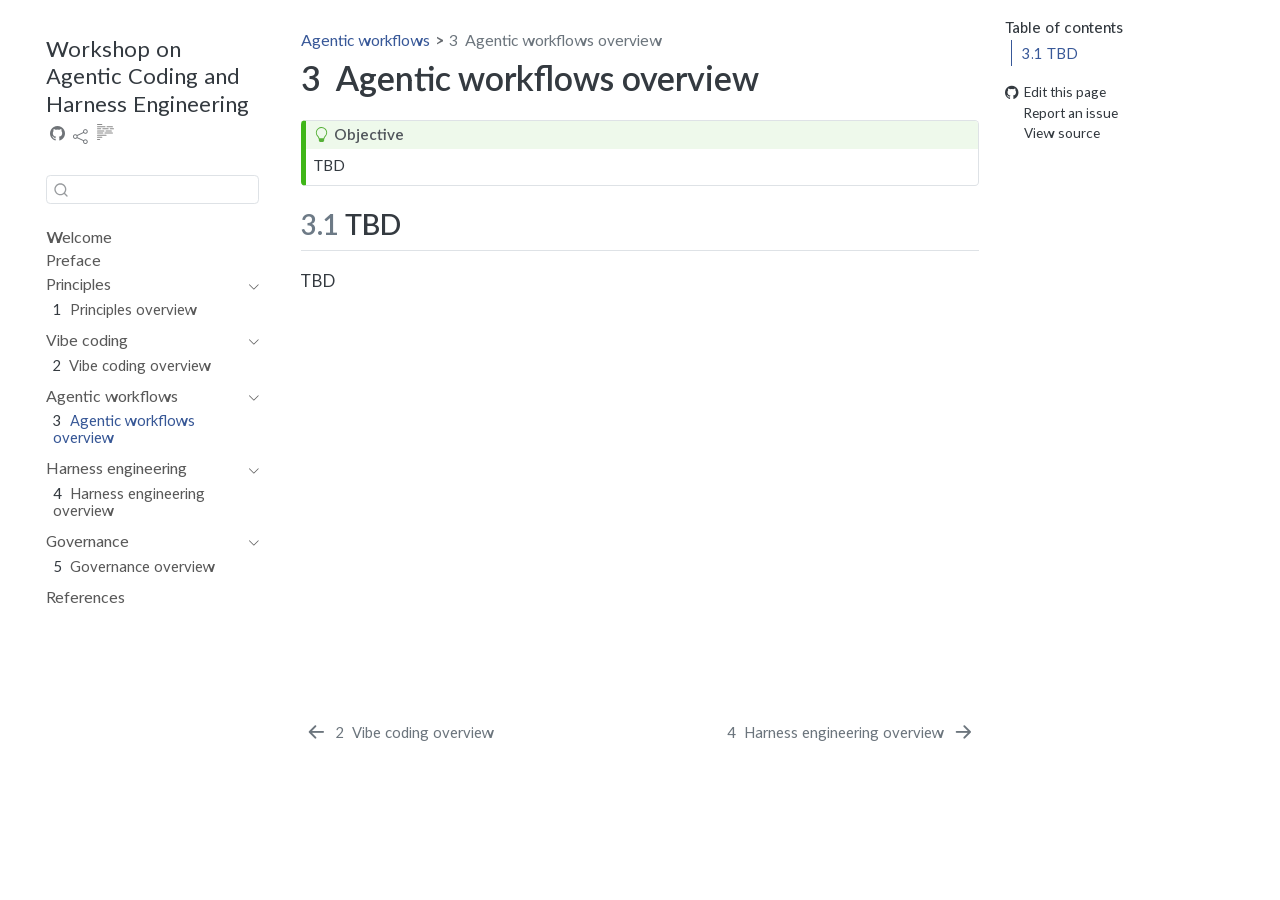
==== agentic-workflow-overview.html @ 42aa20bf "Built site for gh-pages" ====
<!DOCTYPE html>
<html xmlns="http://www.w3.org/1999/xhtml" lang="en" xml:lang="en"><head>

<meta charset="utf-8">
<meta name="generator" content="quarto-1.9.37">

<meta name="viewport" content="width=device-width, initial-scale=1.0, user-scalable=yes">

<meta name="description" content="A beginner-friendly workshop on vibe coding, agentic workflows, and harness engineering. Build a self-validating loop that turns research intent into regulatory-compliant statistical reality and become an AI-native professional at the new frontier of statistical computing.">

<title>3&nbsp; Agentic workflows overview – Workshop on Agentic Coding and Harness Engineering</title>
<style>
/* Default styles provided by pandoc.
** See https://pandoc.org/MANUAL.html#variables-for-html for config info.
*/
code{white-space: pre-wrap;}
span.smallcaps{font-variant: small-caps;}
div.columns{display: flex; gap: min(4vw, 1.5em);}
div.column{flex: auto; overflow-x: auto;}
div.hanging-indent{margin-left: 1.5em; text-indent: -1.5em;}
ul.task-list{list-style: none;}
ul.task-list li input[type="checkbox"] {
  width: 0.8em;
  margin: 0 0.8em 0.2em -1em; /* quarto-specific, see https://github.com/quarto-dev/quarto-cli/issues/4556 */ 
  vertical-align: middle;
}
</style>


<script src="site_libs/quarto-nav/quarto-nav.js"></script>
<script src="site_libs/quarto-nav/headroom.min.js"></script>
<script src="site_libs/clipboard/clipboard.min.js"></script>
<script src="site_libs/quarto-search/autocomplete.umd.js"></script>
<script src="site_libs/quarto-search/fuse.min.js"></script>
<script src="site_libs/quarto-search/quarto-search.js"></script>
<meta name="quarto:offset" content="./">
<link href="./harness-engineering-overview.html" rel="next">
<link href="./vibe-coding-overview.html" rel="prev">
<link href="./assets/favicon.png" rel="icon" type="image/png">
<script src="site_libs/quarto-html/quarto.js" type="module"></script>
<script src="site_libs/quarto-html/tabsets/tabsets.js" type="module"></script>
<script src="site_libs/quarto-html/popper.min.js"></script>
<script src="site_libs/quarto-html/tippy.umd.min.js"></script>
<script src="site_libs/quarto-html/anchor.min.js"></script>
<link href="site_libs/quarto-html/tippy.css" rel="stylesheet">
<link href="site_libs/quarto-html/quarto-syntax-highlighting-7f8f88aac4f3542376d5c11b86a4c14d.css" rel="stylesheet" id="quarto-text-highlighting-styles">
<script src="site_libs/bootstrap/bootstrap.min.js"></script>
<link href="site_libs/bootstrap/bootstrap-icons.css" rel="stylesheet">
<link href="site_libs/bootstrap/bootstrap-63c4f15bc9b3c66788c5775b13d27d2d.min.css" rel="stylesheet" append-hash="true" id="quarto-bootstrap" data-mode="light">
<script id="quarto-search-options" type="application/json">{
  "location": "sidebar",
  "copy-button": false,
  "collapse-after": 3,
  "panel-placement": "start",
  "type": "textbox",
  "limit": 50,
  "keyboard-shortcut": [
    "f",
    "/",
    "s"
  ],
  "show-item-context": false,
  "language": {
    "search-no-results-text": "No results",
    "search-matching-documents-text": "matching documents",
    "search-copy-link-title": "Copy link to search",
    "search-hide-matches-text": "Hide additional matches",
    "search-more-match-text": "more match in this document",
    "search-more-matches-text": "more matches in this document",
    "search-clear-button-title": "Clear",
    "search-text-placeholder": "",
    "search-detached-cancel-button-title": "Cancel",
    "search-submit-button-title": "Submit",
    "search-label": "Search"
  }
}</script>


<meta property="og:title" content="3&nbsp; Agentic workflows overview – Workshop on Agentic Coding and Harness Engineering">
<meta property="og:description" content="A beginner-friendly workshop on vibe coding, agentic workflows, and harness engineering. Build a self-validating loop that turns research intent into regulatory-compliant statistical reality and become an AI-native professional at the new frontier of statistical computing.">
<meta property="og:image" content="https://bbsw-org.github.io/agent-coding-workshop/assets/preview.png">
<meta property="og:site_name" content="Workshop on Agentic Coding and Harness Engineering">
<meta property="og:image:height" content="640">
<meta property="og:image:width" content="1280">
<meta name="twitter:title" content="3&nbsp; Agentic workflows overview – Workshop on Agentic Coding and Harness Engineering">
<meta name="twitter:description" content="A beginner-friendly workshop on vibe coding, agentic workflows, and harness engineering. Build a self-validating loop that turns research intent into regulatory-compliant statistical reality and become an AI-native professional at the new frontier of statistical computing.">
<meta name="twitter:image" content="https://bbsw-org.github.io/agent-coding-workshop/assets/preview.png">
<meta name="twitter:card" content="summary_large_image">
<meta name="twitter:image-height" content="640">
<meta name="twitter:image-width" content="1280">
</head>

<body class="nav-sidebar floating quarto-light">

<div id="quarto-search-results"></div>
  <header id="quarto-header" class="headroom fixed-top">
  <nav class="quarto-secondary-nav">
    <div class="container-fluid d-flex">
      <button type="button" class="quarto-btn-toggle btn" data-bs-toggle="collapse" role="button" data-bs-target=".quarto-sidebar-collapse-item" aria-controls="quarto-sidebar" aria-expanded="false" aria-label="Toggle sidebar navigation" onclick="if (window.quartoToggleHeadroom) { window.quartoToggleHeadroom(); }">
        <i class="bi bi-layout-text-sidebar-reverse"></i>
      </button>
        <nav class="quarto-page-breadcrumbs" aria-label="breadcrumb"><ol class="breadcrumb"><li class="breadcrumb-item"><a href="./agentic-workflow-overview.html">Agentic workflows</a></li><li class="breadcrumb-item"><a href="./agentic-workflow-overview.html"><span class="chapter-number">3</span>&nbsp; <span class="chapter-title">Agentic workflows overview</span></a></li></ol></nav>
        <a class="flex-grow-1" role="navigation" data-bs-toggle="collapse" data-bs-target=".quarto-sidebar-collapse-item" aria-controls="quarto-sidebar" aria-expanded="false" aria-label="Toggle sidebar navigation" onclick="if (window.quartoToggleHeadroom) { window.quartoToggleHeadroom(); }">      
        </a>
      <button type="button" class="btn quarto-search-button" aria-label="Search" onclick="window.quartoOpenSearch();">
        <i class="bi bi-search"></i>
      </button>
    </div>
  </nav>
</header>
<!-- content -->
<div id="quarto-content" class="quarto-container page-columns page-rows-contents page-layout-article">
<!-- sidebar -->
  <nav id="quarto-sidebar" class="sidebar collapse collapse-horizontal quarto-sidebar-collapse-item sidebar-navigation floating overflow-auto">
    <div class="pt-lg-2 mt-2 text-left sidebar-header">
    <div class="sidebar-title mb-0 py-0">
      <a href="./">Workshop on Agentic Coding and Harness Engineering</a> 
        <div class="sidebar-tools-main tools-wide">
    <a href="https://github.com/BBSW-org/agentic-coding-workshop" title="Source Code" class="quarto-navigation-tool px-1" aria-label="Source Code"><i class="bi bi-github"></i></a>
    <div class="dropdown">
      <a href="" title="Share" id="quarto-navigation-tool-dropdown-0" class="quarto-navigation-tool dropdown-toggle px-1" data-bs-toggle="dropdown" aria-expanded="false" role="link" aria-label="Share"><i class="bi bi-share"></i></a>
      <ul class="dropdown-menu" aria-labelledby="quarto-navigation-tool-dropdown-0">
          <li>
            <a class="dropdown-item sidebar-tools-main-item" href="https://twitter.com/intent/tweet?url=|url|">
              <i class="bi bi-twitter pe-1"></i>
            Twitter
            </a>
          </li>
          <li>
            <a class="dropdown-item sidebar-tools-main-item" href="https://www.linkedin.com/sharing/share-offsite/?url=|url|">
              <i class="bi bi-linkedin pe-1"></i>
            LinkedIn
            </a>
          </li>
      </ul>
    </div>
  <a href="" class="quarto-reader-toggle quarto-navigation-tool px-1" onclick="window.quartoToggleReader(); return false;" title="Toggle reader mode">
  <div class="quarto-reader-toggle-btn">
  <i class="bi"></i>
  </div>
</a>
</div>
    </div>
      </div>
        <div class="mt-2 flex-shrink-0 align-items-center">
        <div class="sidebar-search">
        <div id="quarto-search" class="" title="Search"></div>
        </div>
        </div>
    <div class="sidebar-menu-container"> 
    <ul class="list-unstyled mt-1">
        <li class="sidebar-item">
  <div class="sidebar-item-container"> 
  <a href="./index.html" class="sidebar-item-text sidebar-link">
 <span class="menu-text">Welcome</span></a>
  </div>
</li>
        <li class="sidebar-item">
  <div class="sidebar-item-container"> 
  <a href="./preface.html" class="sidebar-item-text sidebar-link">
 <span class="menu-text">Preface</span></a>
  </div>
</li>
        <li class="sidebar-item sidebar-item-section">
      <div class="sidebar-item-container"> 
            <a class="sidebar-item-text sidebar-link text-start" data-bs-toggle="collapse" data-bs-target="#quarto-sidebar-section-1" role="navigation" aria-expanded="true">
 <span class="menu-text">Principles</span></a>
          <a class="sidebar-item-toggle text-start" data-bs-toggle="collapse" data-bs-target="#quarto-sidebar-section-1" role="navigation" aria-expanded="true" aria-label="Toggle section">
            <i class="bi bi-chevron-right ms-2"></i>
          </a> 
      </div>
      <ul id="quarto-sidebar-section-1" class="collapse list-unstyled sidebar-section depth1 show">  
          <li class="sidebar-item">
  <div class="sidebar-item-container"> 
  <a href="./principle-overview.html" class="sidebar-item-text sidebar-link">
 <span class="menu-text"><span class="chapter-number">1</span>&nbsp; <span class="chapter-title">Principles overview</span></span></a>
  </div>
</li>
      </ul>
  </li>
        <li class="sidebar-item sidebar-item-section">
      <div class="sidebar-item-container"> 
            <a class="sidebar-item-text sidebar-link text-start" data-bs-toggle="collapse" data-bs-target="#quarto-sidebar-section-2" role="navigation" aria-expanded="true">
 <span class="menu-text">Vibe coding</span></a>
          <a class="sidebar-item-toggle text-start" data-bs-toggle="collapse" data-bs-target="#quarto-sidebar-section-2" role="navigation" aria-expanded="true" aria-label="Toggle section">
            <i class="bi bi-chevron-right ms-2"></i>
          </a> 
      </div>
      <ul id="quarto-sidebar-section-2" class="collapse list-unstyled sidebar-section depth1 show">  
          <li class="sidebar-item">
  <div class="sidebar-item-container"> 
  <a href="./vibe-coding-overview.html" class="sidebar-item-text sidebar-link">
 <span class="menu-text"><span class="chapter-number">2</span>&nbsp; <span class="chapter-title">Vibe coding overview</span></span></a>
  </div>
</li>
      </ul>
  </li>
        <li class="sidebar-item sidebar-item-section">
      <div class="sidebar-item-container"> 
            <a class="sidebar-item-text sidebar-link text-start" data-bs-toggle="collapse" data-bs-target="#quarto-sidebar-section-3" role="navigation" aria-expanded="true">
 <span class="menu-text">Agentic workflows</span></a>
          <a class="sidebar-item-toggle text-start" data-bs-toggle="collapse" data-bs-target="#quarto-sidebar-section-3" role="navigation" aria-expanded="true" aria-label="Toggle section">
            <i class="bi bi-chevron-right ms-2"></i>
          </a> 
      </div>
      <ul id="quarto-sidebar-section-3" class="collapse list-unstyled sidebar-section depth1 show">  
          <li class="sidebar-item">
  <div class="sidebar-item-container"> 
  <a href="./agentic-workflow-overview.html" class="sidebar-item-text sidebar-link active">
 <span class="menu-text"><span class="chapter-number">3</span>&nbsp; <span class="chapter-title">Agentic workflows overview</span></span></a>
  </div>
</li>
      </ul>
  </li>
        <li class="sidebar-item sidebar-item-section">
      <div class="sidebar-item-container"> 
            <a class="sidebar-item-text sidebar-link text-start" data-bs-toggle="collapse" data-bs-target="#quarto-sidebar-section-4" role="navigation" aria-expanded="true">
 <span class="menu-text">Harness engineering</span></a>
          <a class="sidebar-item-toggle text-start" data-bs-toggle="collapse" data-bs-target="#quarto-sidebar-section-4" role="navigation" aria-expanded="true" aria-label="Toggle section">
            <i class="bi bi-chevron-right ms-2"></i>
          </a> 
      </div>
      <ul id="quarto-sidebar-section-4" class="collapse list-unstyled sidebar-section depth1 show">  
          <li class="sidebar-item">
  <div class="sidebar-item-container"> 
  <a href="./harness-engineering-overview.html" class="sidebar-item-text sidebar-link">
 <span class="menu-text"><span class="chapter-number">4</span>&nbsp; <span class="chapter-title">Harness engineering overview</span></span></a>
  </div>
</li>
      </ul>
  </li>
        <li class="sidebar-item sidebar-item-section">
      <div class="sidebar-item-container"> 
            <a class="sidebar-item-text sidebar-link text-start" data-bs-toggle="collapse" data-bs-target="#quarto-sidebar-section-5" role="navigation" aria-expanded="true">
 <span class="menu-text">Governance</span></a>
          <a class="sidebar-item-toggle text-start" data-bs-toggle="collapse" data-bs-target="#quarto-sidebar-section-5" role="navigation" aria-expanded="true" aria-label="Toggle section">
            <i class="bi bi-chevron-right ms-2"></i>
          </a> 
      </div>
      <ul id="quarto-sidebar-section-5" class="collapse list-unstyled sidebar-section depth1 show">  
          <li class="sidebar-item">
  <div class="sidebar-item-container"> 
  <a href="./governance-overview.html" class="sidebar-item-text sidebar-link">
 <span class="menu-text"><span class="chapter-number">5</span>&nbsp; <span class="chapter-title">Governance overview</span></span></a>
  </div>
</li>
      </ul>
  </li>
        <li class="sidebar-item">
  <div class="sidebar-item-container"> 
  <a href="./references.html" class="sidebar-item-text sidebar-link">
 <span class="menu-text">References</span></a>
  </div>
</li>
    </ul>
    </div>
</nav>
<div id="quarto-sidebar-glass" class="quarto-sidebar-collapse-item" data-bs-toggle="collapse" data-bs-target=".quarto-sidebar-collapse-item"></div>
<!-- margin-sidebar -->
    <div id="quarto-margin-sidebar" class="sidebar margin-sidebar">
        <nav id="TOC" role="doc-toc" class="toc-active">
    <h2 id="toc-title">Table of contents</h2>
   
  <ul>
  <li><a href="#tbd" id="toc-tbd" class="nav-link active" data-scroll-target="#tbd"><span class="header-section-number">3.1</span> TBD</a></li>
  </ul>
<div class="toc-actions"><ul><li><a href="https://github.com/BBSW-org/agentic-coding-workshop/edit/main/agentic-workflow-overview.qmd" class="toc-action"><i class="bi bi-github"></i>Edit this page</a></li><li><a href="https://github.com/BBSW-org/agentic-coding-workshop/issues/new" class="toc-action"><i class="bi empty"></i>Report an issue</a></li><li><a href="https://github.com/BBSW-org/agentic-coding-workshop/blob/main/agentic-workflow-overview.qmd" class="toc-action"><i class="bi empty"></i>View source</a></li></ul></div></nav>
    </div>
<!-- main -->
<main class="content" id="quarto-document-content">

<header id="title-block-header" class="quarto-title-block default"><nav class="quarto-page-breadcrumbs quarto-title-breadcrumbs d-none d-lg-block" aria-label="breadcrumb"><ol class="breadcrumb"><li class="breadcrumb-item"><a href="./agentic-workflow-overview.html">Agentic workflows</a></li><li class="breadcrumb-item"><a href="./agentic-workflow-overview.html"><span class="chapter-number">3</span>&nbsp; <span class="chapter-title">Agentic workflows overview</span></a></li></ol></nav>
<div class="quarto-title">
<h1 class="title"><span id="sec-agentic-workflow-overview" class="quarto-section-identifier"><span class="chapter-number">3</span>&nbsp; <span class="chapter-title">Agentic workflows overview</span></span></h1>
</div>



<div class="quarto-title-meta">

    
  
    
  </div>
  


</header>


<div class="callout callout-style-default callout-tip callout-titled">
<div class="callout-header d-flex align-content-center">
<div class="callout-icon-container">
<i class="callout-icon"></i>
</div>
<div class="callout-title-container flex-fill">
<span class="screen-reader-only">Tip</span>Objective
</div>
</div>
<div class="callout-body-container callout-body">
<p>TBD</p>
</div>
</div>
<section id="tbd" class="level2" data-number="3.1">
<h2 data-number="3.1" class="anchored" data-anchor-id="tbd"><span class="header-section-number">3.1</span> TBD</h2>
<p>TBD</p>


</section>

</main> <!-- /main -->
<script id="quarto-html-after-body" type="application/javascript">
  window.document.addEventListener("DOMContentLoaded", function (event) {
    const icon = "";
    const anchorJS = new window.AnchorJS();
    anchorJS.options = {
      placement: 'right',
      icon: icon
    };
    anchorJS.add('.anchored');
    const isCodeAnnotation = (el) => {
      for (const clz of el.classList) {
        if (clz.startsWith('code-annotation-')) {                     
          return true;
        }
      }
      return false;
    }
    const onCopySuccess = function(e) {
      // button target
      const button = e.trigger;
      // don't keep focus
      button.blur();
      // flash "checked"
      button.classList.add('code-copy-button-checked');
      var currentTitle = button.getAttribute("title");
      button.setAttribute("title", "Copied!");
      let tooltip;
      if (window.bootstrap) {
        button.setAttribute("data-bs-toggle", "tooltip");
        button.setAttribute("data-bs-placement", "left");
        button.setAttribute("data-bs-title", "Copied!");
        tooltip = new bootstrap.Tooltip(button, 
          { trigger: "manual", 
            customClass: "code-copy-button-tooltip",
            offset: [0, -8]});
        tooltip.show();    
      }
      setTimeout(function() {
        if (tooltip) {
          tooltip.hide();
          button.removeAttribute("data-bs-title");
          button.removeAttribute("data-bs-toggle");
          button.removeAttribute("data-bs-placement");
        }
        button.setAttribute("title", currentTitle);
        button.classList.remove('code-copy-button-checked');
      }, 1000);
      // clear code selection
      e.clearSelection();
    }
    const getTextToCopy = function(trigger) {
      const outerScaffold = trigger.parentElement.cloneNode(true);
      const codeEl = outerScaffold.querySelector('code');
      for (const childEl of codeEl.children) {
        if (isCodeAnnotation(childEl)) {
          childEl.remove();
        }
      }
      return codeEl.innerText;
    }
    const clipboard = new window.ClipboardJS('.code-copy-button:not([data-in-quarto-modal])', {
      text: getTextToCopy
    });
    clipboard.on('success', onCopySuccess);
    if (window.document.getElementById('quarto-embedded-source-code-modal')) {
      const clipboardModal = new window.ClipboardJS('.code-copy-button[data-in-quarto-modal]', {
        text: getTextToCopy,
        container: window.document.getElementById('quarto-embedded-source-code-modal')
      });
      clipboardModal.on('success', onCopySuccess);
    }
      var localhostRegex = new RegExp(/^(?:http|https):\/\/localhost\:?[0-9]*\//);
      var mailtoRegex = new RegExp(/^mailto:/);
        var filterRegex = new RegExp("https:\/\/bbsw-org\.github\.io\/agent-coding-workshop\/");
      var isInternal = (href) => {
          return filterRegex.test(href) || localhostRegex.test(href) || mailtoRegex.test(href);
      }
      // Inspect non-navigation links and adorn them if external
     var links = window.document.querySelectorAll('a[href]:not(.nav-link):not(.navbar-brand):not(.toc-action):not(.sidebar-link):not(.sidebar-item-toggle):not(.pagination-link):not(.no-external):not([aria-hidden]):not(.dropdown-item):not(.quarto-navigation-tool):not(.about-link)');
      for (var i=0; i<links.length; i++) {
        const link = links[i];
        if (!isInternal(link.href)) {
          // undo the damage that might have been done by quarto-nav.js in the case of
          // links that we want to consider external
          if (link.dataset.originalHref !== undefined) {
            link.href = link.dataset.originalHref;
          }
        }
      }
    function tippyHover(el, contentFn, onTriggerFn, onUntriggerFn) {
      const config = {
        allowHTML: true,
        maxWidth: 500,
        delay: 100,
        arrow: false,
        appendTo: function(el) {
            return el.parentElement;
        },
        interactive: true,
        interactiveBorder: 10,
        theme: 'quarto',
        placement: 'bottom-start',
      };
      if (contentFn) {
        config.content = contentFn;
      }
      if (onTriggerFn) {
        config.onTrigger = onTriggerFn;
      }
      if (onUntriggerFn) {
        config.onUntrigger = onUntriggerFn;
      }
      window.tippy(el, config); 
    }
    const noterefs = window.document.querySelectorAll('a[role="doc-noteref"]');
    for (var i=0; i<noterefs.length; i++) {
      const ref = noterefs[i];
      tippyHover(ref, function() {
        // use id or data attribute instead here
        let href = ref.getAttribute('data-footnote-href') || ref.getAttribute('href');
        try { href = new URL(href).hash; } catch {}
        const id = href.replace(/^#\/?/, "");
        const note = window.document.getElementById(id);
        if (note) {
          return note.innerHTML;
        } else {
          return "";
        }
      });
    }
    const xrefs = window.document.querySelectorAll('a.quarto-xref');
    const processXRef = (id, note) => {
      // Strip column container classes
      const stripColumnClz = (el) => {
        el.classList.remove("page-full", "page-columns");
        if (el.children) {
          for (const child of el.children) {
            stripColumnClz(child);
          }
        }
      }
      stripColumnClz(note)
      if (id === null || id.startsWith('sec-')) {
        // Special case sections, only their first couple elements
        const container = document.createElement("div");
        if (note.children && note.children.length > 2) {
          container.appendChild(note.children[0].cloneNode(true));
          for (let i = 1; i < note.children.length; i++) {
            const child = note.children[i];
            if (child.tagName === "P" && child.innerText === "") {
              continue;
            } else {
              container.appendChild(child.cloneNode(true));
              break;
            }
          }
          if (window.Quarto?.typesetMath) {
            window.Quarto.typesetMath(container);
          }
          return container.innerHTML
        } else {
          if (window.Quarto?.typesetMath) {
            window.Quarto.typesetMath(note);
          }
          return note.innerHTML;
        }
      } else {
        // Remove any anchor links if they are present
        const anchorLink = note.querySelector('a.anchorjs-link');
        if (anchorLink) {
          anchorLink.remove();
        }
        if (window.Quarto?.typesetMath) {
          window.Quarto.typesetMath(note);
        }
        if (note.classList.contains("callout")) {
          return note.outerHTML;
        } else {
          return note.innerHTML;
        }
      }
    }
    for (var i=0; i<xrefs.length; i++) {
      const xref = xrefs[i];
      tippyHover(xref, undefined, function(instance) {
        instance.disable();
        let url = xref.getAttribute('href');
        let hash = undefined; 
        if (url.startsWith('#')) {
          hash = url;
        } else {
          try { hash = new URL(url).hash; } catch {}
        }
        if (hash) {
          const id = hash.replace(/^#\/?/, "");
          const note = window.document.getElementById(id);
          if (note !== null) {
            try {
              const html = processXRef(id, note.cloneNode(true));
              instance.setContent(html);
            } finally {
              instance.enable();
              instance.show();
            }
          } else {
            // See if we can fetch this
            fetch(url.split('#')[0])
            .then(res => res.text())
            .then(html => {
              const parser = new DOMParser();
              const htmlDoc = parser.parseFromString(html, "text/html");
              const note = htmlDoc.getElementById(id);
              if (note !== null) {
                const html = processXRef(id, note);
                instance.setContent(html);
              } 
            }).finally(() => {
              instance.enable();
              instance.show();
            });
          }
        } else {
          // See if we can fetch a full url (with no hash to target)
          // This is a special case and we should probably do some content thinning / targeting
          fetch(url)
          .then(res => res.text())
          .then(html => {
            const parser = new DOMParser();
            const htmlDoc = parser.parseFromString(html, "text/html");
            const note = htmlDoc.querySelector('main.content');
            if (note !== null) {
              // This should only happen for chapter cross references
              // (since there is no id in the URL)
              // remove the first header
              if (note.children.length > 0 && note.children[0].tagName === "HEADER") {
                note.children[0].remove();
              }
              const html = processXRef(null, note);
              instance.setContent(html);
            } 
          }).finally(() => {
            instance.enable();
            instance.show();
          });
        }
      }, function(instance) {
      });
    }
        let selectedAnnoteEl;
        const selectorForAnnotation = ( cell, annotation) => {
          let cellAttr = 'data-code-cell="' + cell + '"';
          let lineAttr = 'data-code-annotation="' +  annotation + '"';
          const selector = 'span[' + cellAttr + '][' + lineAttr + ']';
          return selector;
        }
        const selectCodeLines = (annoteEl) => {
          const doc = window.document;
          const targetCell = annoteEl.getAttribute("data-target-cell");
          const targetAnnotation = annoteEl.getAttribute("data-target-annotation");
          const annoteSpan = window.document.querySelector(selectorForAnnotation(targetCell, targetAnnotation));
          const lines = annoteSpan.getAttribute("data-code-lines").split(",");
          const lineIds = lines.map((line) => {
            return targetCell + "-" + line;
          })
          let top = null;
          let height = null;
          let parent = null;
          if (lineIds.length > 0) {
              //compute the position of the single el (top and bottom and make a div)
              const el = window.document.getElementById(lineIds[0]);
              top = el.offsetTop;
              height = el.offsetHeight;
              parent = el.parentElement.parentElement;
            if (lineIds.length > 1) {
              const lastEl = window.document.getElementById(lineIds[lineIds.length - 1]);
              const bottom = lastEl.offsetTop + lastEl.offsetHeight;
              height = bottom - top;
            }
            if (top !== null && height !== null && parent !== null) {
              // cook up a div (if necessary) and position it 
              let div = window.document.getElementById("code-annotation-line-highlight");
              if (div === null) {
                div = window.document.createElement("div");
                div.setAttribute("id", "code-annotation-line-highlight");
                div.style.position = 'absolute';
                parent.appendChild(div);
              }
              div.style.top = top - 2 + "px";
              div.style.height = height + 4 + "px";
              div.style.left = 0;
              let gutterDiv = window.document.getElementById("code-annotation-line-highlight-gutter");
              if (gutterDiv === null) {
                gutterDiv = window.document.createElement("div");
                gutterDiv.setAttribute("id", "code-annotation-line-highlight-gutter");
                gutterDiv.style.position = 'absolute';
                const codeCell = window.document.getElementById(targetCell);
                const gutter = codeCell.querySelector('.code-annotation-gutter');
                gutter.appendChild(gutterDiv);
              }
              gutterDiv.style.top = top - 2 + "px";
              gutterDiv.style.height = height + 4 + "px";
            }
            selectedAnnoteEl = annoteEl;
          }
        };
        const unselectCodeLines = () => {
          const elementsIds = ["code-annotation-line-highlight", "code-annotation-line-highlight-gutter"];
          elementsIds.forEach((elId) => {
            const div = window.document.getElementById(elId);
            if (div) {
              div.remove();
            }
          });
          selectedAnnoteEl = undefined;
        };
          // Handle positioning of the toggle
      window.addEventListener(
        "resize",
        throttle(() => {
          elRect = undefined;
          if (selectedAnnoteEl) {
            selectCodeLines(selectedAnnoteEl);
          }
        }, 10)
      );
      function throttle(fn, ms) {
      let throttle = false;
      let timer;
        return (...args) => {
          if(!throttle) { // first call gets through
              fn.apply(this, args);
              throttle = true;
          } else { // all the others get throttled
              if(timer) clearTimeout(timer); // cancel #2
              timer = setTimeout(() => {
                fn.apply(this, args);
                timer = throttle = false;
              }, ms);
          }
        };
      }
        // Attach click handler to the DT
        const annoteDls = window.document.querySelectorAll('dt[data-target-cell]');
        for (const annoteDlNode of annoteDls) {
          annoteDlNode.addEventListener('click', (event) => {
            const clickedEl = event.target;
            if (clickedEl !== selectedAnnoteEl) {
              unselectCodeLines();
              const activeEl = window.document.querySelector('dt[data-target-cell].code-annotation-active');
              if (activeEl) {
                activeEl.classList.remove('code-annotation-active');
              }
              selectCodeLines(clickedEl);
              clickedEl.classList.add('code-annotation-active');
            } else {
              // Unselect the line
              unselectCodeLines();
              clickedEl.classList.remove('code-annotation-active');
            }
          });
        }
    const findCites = (el) => {
      const parentEl = el.parentElement;
      if (parentEl) {
        const cites = parentEl.dataset.cites;
        if (cites) {
          return {
            el,
            cites: cites.split(' ')
          };
        } else {
          return findCites(el.parentElement)
        }
      } else {
        return undefined;
      }
    };
    var bibliorefs = window.document.querySelectorAll('a[role="doc-biblioref"]');
    for (var i=0; i<bibliorefs.length; i++) {
      const ref = bibliorefs[i];
      const citeInfo = findCites(ref);
      if (citeInfo) {
        tippyHover(citeInfo.el, function() {
          var popup = window.document.createElement('div');
          citeInfo.cites.forEach(function(cite) {
            var citeDiv = window.document.createElement('div');
            citeDiv.classList.add('hanging-indent');
            citeDiv.classList.add('csl-entry');
            var biblioDiv = window.document.getElementById('ref-' + cite);
            if (biblioDiv) {
              citeDiv.innerHTML = biblioDiv.innerHTML;
            }
            popup.appendChild(citeDiv);
          });
          return popup.innerHTML;
        });
      }
    }
  });
  </script>
<nav class="page-navigation">
  <div class="nav-page nav-page-previous">
      <a href="./vibe-coding-overview.html" class="pagination-link" aria-label="Vibe coding overview">
        <i class="bi bi-arrow-left-short"></i> <span class="nav-page-text"><span class="chapter-number">2</span>&nbsp; <span class="chapter-title">Vibe coding overview</span></span>
      </a>          
  </div>
  <div class="nav-page nav-page-next">
      <a href="./harness-engineering-overview.html" class="pagination-link" aria-label="Harness engineering overview">
        <span class="nav-page-text"><span class="chapter-number">4</span>&nbsp; <span class="chapter-title">Harness engineering overview</span></span> <i class="bi bi-arrow-right-short"></i>
      </a>
  </div>
</nav>
</div> <!-- /content -->




<footer class="footer"><div class="nav-footer"><div class="nav-footer-center"><div class="toc-actions d-sm-block d-md-none"><ul><li><a href="https://github.com/BBSW-org/agentic-coding-workshop/edit/main/agentic-workflow-overview.qmd" class="toc-action"><i class="bi bi-github"></i>Edit this page</a></li><li><a href="https://github.com/BBSW-org/agentic-coding-workshop/issues/new" class="toc-action"><i class="bi empty"></i>Report an issue</a></li><li><a href="https://github.com/BBSW-org/agentic-coding-workshop/blob/main/agentic-workflow-overview.qmd" class="toc-action"><i class="bi empty"></i>View source</a></li></ul></div></div></div></footer></body></html>
---- site_libs/quarto-html/tippy.css ----
.tippy-box[data-animation=fade][data-state=hidden]{opacity:0}[data-tippy-root]{max-width:calc(100vw - 10px)}.tippy-box{position:relative;background-color:#333;color:#fff;border-radius:4px;font-size:14px;line-height:1.4;white-space:normal;outline:0;transition-property:transform,visibility,opacity}.tippy-box[data-placement^=top]>.tippy-arrow{bottom:0}.tippy-box[data-placement^=top]>.tippy-arrow:before{bottom:-7px;left:0;border-width:8px 8px 0;border-top-color:initial;transform-origin:center top}.tippy-box[data-placement^=bottom]>.tippy-arrow{top:0}.tippy-box[data-placement^=bottom]>.tippy-arrow:before{top:-7px;left:0;border-width:0 8px 8px;border-bottom-color:initial;transform-origin:center bottom}.tippy-box[data-placement^=left]>.tippy-arrow{right:0}.tippy-box[data-placement^=left]>.tippy-arrow:before{border-width:8px 0 8px 8px;border-left-color:initial;right:-7px;transform-origin:center left}.tippy-box[data-placement^=right]>.tippy-arrow{left:0}.tippy-box[data-placement^=right]>.tippy-arrow:before{left:-7px;border-width:8px 8px 8px 0;border-right-color:initial;transform-origin:center right}.tippy-box[data-inertia][data-state=visible]{transition-timing-function:cubic-bezier(.54,1.5,.38,1.11)}.tippy-arrow{width:16px;height:16px;color:#333}.tippy-arrow:before{content:"";position:absolute;border-color:transparent;border-style:solid}.tippy-content{position:relative;padding:5px 9px;z-index:1}
---- site_libs/quarto-html/quarto-syntax-highlighting-7f8f88aac4f3542376d5c11b86a4c14d.css ----
/* quarto syntax highlight colors */
:root {
  --quarto-hl-ot-color: #003B4F;
  --quarto-hl-at-color: #657422;
  --quarto-hl-ss-color: #20794D;
  --quarto-hl-an-color: #5E5E5E;
  --quarto-hl-fu-color: #4758AB;
  --quarto-hl-st-color: #20794D;
  --quarto-hl-cf-color: #003B4F;
  --quarto-hl-op-color: #5E5E5E;
  --quarto-hl-er-color: #AD0000;
  --quarto-hl-bn-color: #AD0000;
  --quarto-hl-al-color: #AD0000;
  --quarto-hl-va-color: #111111;
  --quarto-hl-bu-color: inherit;
  --quarto-hl-ex-color: inherit;
  --quarto-hl-pp-color: #AD0000;
  --quarto-hl-in-color: #5E5E5E;
  --quarto-hl-vs-color: #20794D;
  --quarto-hl-wa-color: #5E5E5E;
  --quarto-hl-do-color: #5E5E5E;
  --quarto-hl-im-color: #00769E;
  --quarto-hl-ch-color: #20794D;
  --quarto-hl-dt-color: #AD0000;
  --quarto-hl-fl-color: #AD0000;
  --quarto-hl-co-color: #5E5E5E;
  --quarto-hl-cv-color: #5E5E5E;
  --quarto-hl-cn-color: #8f5902;
  --quarto-hl-sc-color: #5E5E5E;
  --quarto-hl-dv-color: #AD0000;
  --quarto-hl-kw-color: #003B4F;
}

/* other quarto variables */
:root {
  --quarto-font-monospace: SFMono-Regular, Menlo, Monaco, Consolas, "Liberation Mono", "Courier New", monospace;
}

/* syntax highlight based on Pandoc's rules */
pre > code.sourceCode > span {
  color: #003B4F;
}

code.sourceCode > span {
  color: #003B4F;
}

div.sourceCode,
div.sourceCode pre.sourceCode {
  color: #003B4F;
}

/* Normal */
code span {
  color: #003B4F;
}

/* Alert */
code span.al {
  color: #AD0000;
  font-style: inherit;
}

/* Annotation */
code span.an {
  color: #5E5E5E;
  font-style: inherit;
}

/* Attribute */
code span.at {
  color: #657422;
  font-style: inherit;
}

/* BaseN */
code span.bn {
  color: #AD0000;
  font-style: inherit;
}

/* BuiltIn */
code span.bu {
  font-style: inherit;
}

/* ControlFlow */
code span.cf {
  color: #003B4F;
  font-weight: bold;
  font-style: inherit;
}

/* Char */
code span.ch {
  color: #20794D;
  font-style: inherit;
}

/* Constant */
code span.cn {
  color: #8f5902;
  font-style: inherit;
}

/* Comment */
code span.co {
  color: #5E5E5E;
  font-style: inherit;
}

/* CommentVar */
code span.cv {
  color: #5E5E5E;
  font-style: italic;
}

/* Documentation */
code span.do {
  color: #5E5E5E;
  font-style: italic;
}

/* DataType */
code span.dt {
  color: #AD0000;
  font-style: inherit;
}

/* DecVal */
code span.dv {
  color: #AD0000;
  font-style: inherit;
}

/* Error */
code span.er {
  color: #AD0000;
  font-style: inherit;
}

/* Extension */
code span.ex {
  font-style: inherit;
}

/* Float */
code span.fl {
  color: #AD0000;
  font-style: inherit;
}

/* Function */
code span.fu {
  color: #4758AB;
  font-style: inherit;
}

/* Import */
code span.im {
  color: #00769E;
  font-style: inherit;
}

/* Information */
code span.in {
  color: #5E5E5E;
  font-style: inherit;
}

/* Keyword */
code span.kw {
  color: #003B4F;
  font-weight: bold;
  font-style: inherit;
}

/* Operator */
code span.op {
  color: #5E5E5E;
  font-style: inherit;
}

/* Other */
code span.ot {
  color: #003B4F;
  font-style: inherit;
}

/* Preprocessor */
code span.pp {
  color: #AD0000;
  font-style: inherit;
}

/* SpecialChar */
code span.sc {
  color: #5E5E5E;
  font-style: inherit;
}

/* SpecialString */
code span.ss {
  color: #20794D;
  font-style: inherit;
}

/* String */
code span.st {
  color: #20794D;
  font-style: inherit;
}

/* Variable */
code span.va {
  color: #111111;
  font-style: inherit;
}

/* VerbatimString */
code span.vs {
  color: #20794D;
  font-style: inherit;
}

/* Warning */
code span.wa {
  color: #5E5E5E;
  font-style: italic;
}

.prevent-inlining {
  content: "</";
}

/*# sourceMappingURL=789ad8cd35626ba772517505b42a116e.css.map */
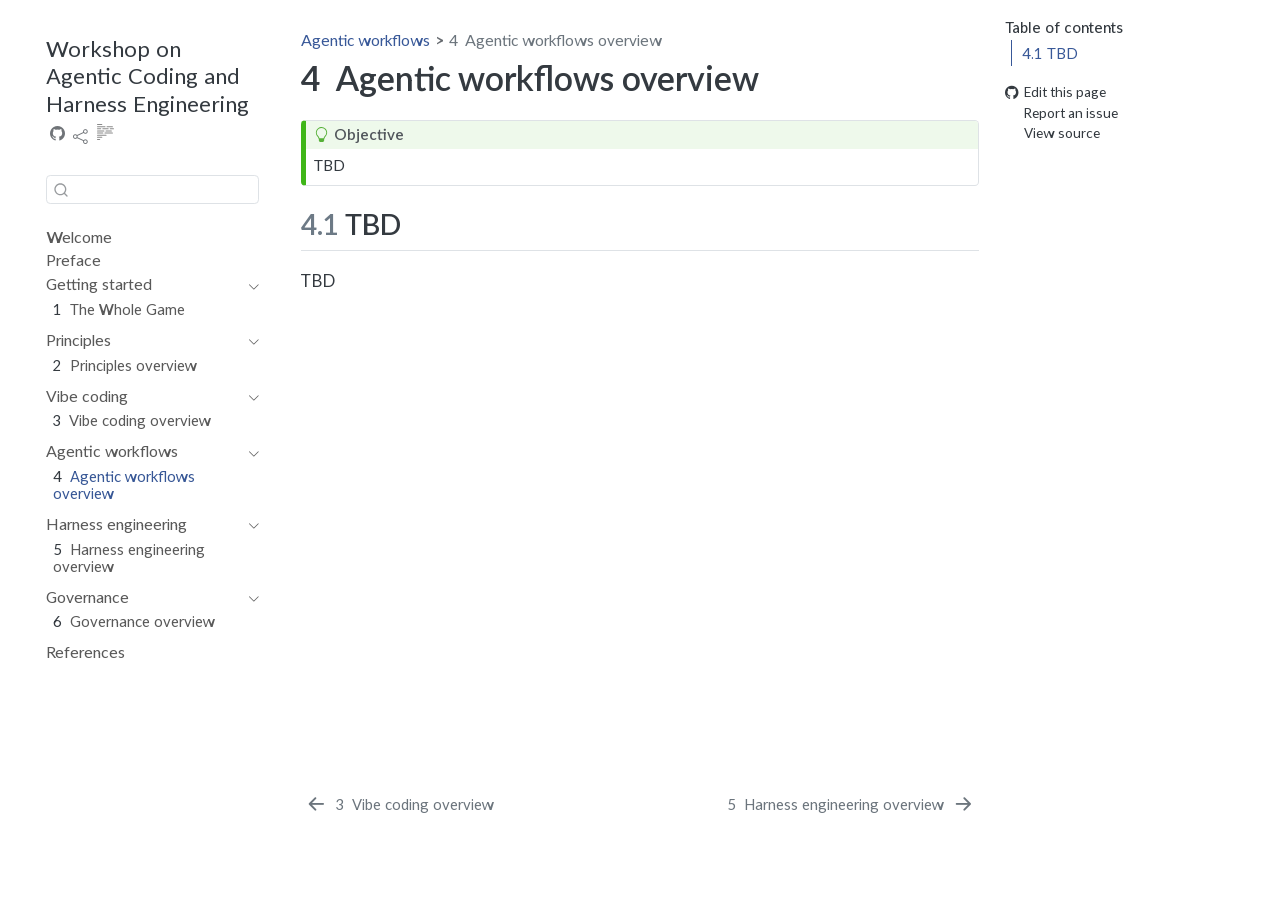
==== commit 89005865: "Built site for gh-pages" ====
--- a/agentic-workflow-overview.html
+++ b/agentic-workflow-overview.html
@@ -2,21 +2,24 @@
 <html xmlns="http://www.w3.org/1999/xhtml" lang="en" xml:lang="en"><head>
 
 <meta charset="utf-8">
-<meta name="generator" content="quarto-1.9.37">
+<meta name="generator" content="quarto-1.10.19">
 
 <meta name="viewport" content="width=device-width, initial-scale=1.0, user-scalable=yes">
 
 <meta name="description" content="A beginner-friendly workshop on vibe coding, agentic workflows, and harness engineering. Build a self-validating loop that turns research intent into regulatory-compliant statistical reality and become an AI-native professional at the new frontier of statistical computing.">
 
-<title>3&nbsp; Agentic workflows overview – Workshop on Agentic Coding and Harness Engineering</title>
+<title>4&nbsp; Agentic workflows overview – Workshop on Agentic Coding and Harness Engineering</title>
 <style>
 /* Default styles provided by pandoc.
 ** See https://pandoc.org/MANUAL.html#variables-for-html for config info.
 */
-code{white-space: pre-wrap;}
 span.smallcaps{font-variant: small-caps;}
-div.columns{display: flex; gap: min(4vw, 1.5em);}
-div.column{flex: auto; overflow-x: auto;}
+div.columns{display: flex; gap: 1.5em;}
+div.column{flex: auto;}
+@media screen {
+div.columns{gap: min(4vw, 1.5em);}
+div.column{overflow-x: auto;}
+}
 div.hanging-indent{margin-left: 1.5em; text-indent: -1.5em;}
 ul.task-list{list-style: none;}
 ul.task-list li input[type="checkbox"] {
@@ -43,10 +46,10 @@
 <script src="site_libs/quarto-html/tippy.umd.min.js"></script>
 <script src="site_libs/quarto-html/anchor.min.js"></script>
 <link href="site_libs/quarto-html/tippy.css" rel="stylesheet">
-<link href="site_libs/quarto-html/quarto-syntax-highlighting-7f8f88aac4f3542376d5c11b86a4c14d.css" rel="stylesheet" id="quarto-text-highlighting-styles">
+<link href="site_libs/quarto-html/quarto-syntax-highlighting-bf27225e3a48a9273f3daa8f8e829971.css" rel="stylesheet" id="quarto-text-highlighting-styles">
 <script src="site_libs/bootstrap/bootstrap.min.js"></script>
 <link href="site_libs/bootstrap/bootstrap-icons.css" rel="stylesheet">
-<link href="site_libs/bootstrap/bootstrap-63c4f15bc9b3c66788c5775b13d27d2d.min.css" rel="stylesheet" append-hash="true" id="quarto-bootstrap" data-mode="light">
+<link href="site_libs/bootstrap/bootstrap-fe9e0f27117e93d3fa74e68f390e213b.min.css" rel="stylesheet" append-hash="true" id="quarto-bootstrap" data-mode="light">
 <script id="quarto-search-options" type="application/json">{
   "location": "sidebar",
   "copy-button": false,
@@ -76,13 +79,13 @@
 }</script>
 
 
-<meta property="og:title" content="3&nbsp; Agentic workflows overview – Workshop on Agentic Coding and Harness Engineering">
+<meta property="og:title" content="4&nbsp; Agentic workflows overview – Workshop on Agentic Coding and Harness Engineering">
 <meta property="og:description" content="A beginner-friendly workshop on vibe coding, agentic workflows, and harness engineering. Build a self-validating loop that turns research intent into regulatory-compliant statistical reality and become an AI-native professional at the new frontier of statistical computing.">
 <meta property="og:image" content="https://bbsw-org.github.io/agent-coding-workshop/assets/preview.png">
 <meta property="og:site_name" content="Workshop on Agentic Coding and Harness Engineering">
 <meta property="og:image:height" content="640">
 <meta property="og:image:width" content="1280">
-<meta name="twitter:title" content="3&nbsp; Agentic workflows overview – Workshop on Agentic Coding and Harness Engineering">
+<meta name="twitter:title" content="4&nbsp; Agentic workflows overview – Workshop on Agentic Coding and Harness Engineering">
 <meta name="twitter:description" content="A beginner-friendly workshop on vibe coding, agentic workflows, and harness engineering. Build a self-validating loop that turns research intent into regulatory-compliant statistical reality and become an AI-native professional at the new frontier of statistical computing.">
 <meta name="twitter:image" content="https://bbsw-org.github.io/agent-coding-workshop/assets/preview.png">
 <meta name="twitter:card" content="summary_large_image">
@@ -99,7 +102,7 @@
       <button type="button" class="quarto-btn-toggle btn" data-bs-toggle="collapse" role="button" data-bs-target=".quarto-sidebar-collapse-item" aria-controls="quarto-sidebar" aria-expanded="false" aria-label="Toggle sidebar navigation" onclick="if (window.quartoToggleHeadroom) { window.quartoToggleHeadroom(); }">
         <i class="bi bi-layout-text-sidebar-reverse"></i>
       </button>
-        <nav class="quarto-page-breadcrumbs" aria-label="breadcrumb"><ol class="breadcrumb"><li class="breadcrumb-item"><a href="./agentic-workflow-overview.html">Agentic workflows</a></li><li class="breadcrumb-item"><a href="./agentic-workflow-overview.html"><span class="chapter-number">3</span>&nbsp; <span class="chapter-title">Agentic workflows overview</span></a></li></ol></nav>
+        <nav class="quarto-page-breadcrumbs" aria-label="breadcrumb"><ol class="breadcrumb"><li class="breadcrumb-item"><a href="./agentic-workflow-overview.html">Agentic workflows</a></li><li class="breadcrumb-item"><a href="./agentic-workflow-overview.html"><span class="chapter-number">4</span>&nbsp; <span class="chapter-title">Agentic workflows overview</span></a></li></ol></nav>
         <a class="flex-grow-1" role="navigation" data-bs-toggle="collapse" data-bs-target=".quarto-sidebar-collapse-item" aria-controls="quarto-sidebar" aria-expanded="false" aria-label="Toggle sidebar navigation" onclick="if (window.quartoToggleHeadroom) { window.quartoToggleHeadroom(); }">      
         </a>
       <button type="button" class="btn quarto-search-button" aria-label="Search" onclick="window.quartoOpenSearch();">
@@ -164,7 +167,7 @@
         <li class="sidebar-item sidebar-item-section">
       <div class="sidebar-item-container"> 
             <a class="sidebar-item-text sidebar-link text-start" data-bs-toggle="collapse" data-bs-target="#quarto-sidebar-section-1" role="navigation" aria-expanded="true">
- <span class="menu-text">Principles</span></a>
+ <span class="menu-text">Getting started</span></a>
           <a class="sidebar-item-toggle text-start" data-bs-toggle="collapse" data-bs-target="#quarto-sidebar-section-1" role="navigation" aria-expanded="true" aria-label="Toggle section">
             <i class="bi bi-chevron-right ms-2"></i>
           </a> 
@@ -172,8 +175,8 @@
       <ul id="quarto-sidebar-section-1" class="collapse list-unstyled sidebar-section depth1 show">  
           <li class="sidebar-item">
   <div class="sidebar-item-container"> 
-  <a href="./principle-overview.html" class="sidebar-item-text sidebar-link">
- <span class="menu-text"><span class="chapter-number">1</span>&nbsp; <span class="chapter-title">Principles overview</span></span></a>
+  <a href="./whole-game.html" class="sidebar-item-text sidebar-link">
+ <span class="menu-text"><span class="chapter-number">1</span>&nbsp; <span class="chapter-title">The Whole Game</span></span></a>
   </div>
 </li>
       </ul>
@@ -181,7 +184,7 @@
         <li class="sidebar-item sidebar-item-section">
       <div class="sidebar-item-container"> 
             <a class="sidebar-item-text sidebar-link text-start" data-bs-toggle="collapse" data-bs-target="#quarto-sidebar-section-2" role="navigation" aria-expanded="true">
- <span class="menu-text">Vibe coding</span></a>
+ <span class="menu-text">Principles</span></a>
           <a class="sidebar-item-toggle text-start" data-bs-toggle="collapse" data-bs-target="#quarto-sidebar-section-2" role="navigation" aria-expanded="true" aria-label="Toggle section">
             <i class="bi bi-chevron-right ms-2"></i>
           </a> 
@@ -189,8 +192,8 @@
       <ul id="quarto-sidebar-section-2" class="collapse list-unstyled sidebar-section depth1 show">  
           <li class="sidebar-item">
   <div class="sidebar-item-container"> 
-  <a href="./vibe-coding-overview.html" class="sidebar-item-text sidebar-link">
- <span class="menu-text"><span class="chapter-number">2</span>&nbsp; <span class="chapter-title">Vibe coding overview</span></span></a>
+  <a href="./principle-overview.html" class="sidebar-item-text sidebar-link">
+ <span class="menu-text"><span class="chapter-number">2</span>&nbsp; <span class="chapter-title">Principles overview</span></span></a>
   </div>
 </li>
       </ul>
@@ -198,7 +201,7 @@
         <li class="sidebar-item sidebar-item-section">
       <div class="sidebar-item-container"> 
             <a class="sidebar-item-text sidebar-link text-start" data-bs-toggle="collapse" data-bs-target="#quarto-sidebar-section-3" role="navigation" aria-expanded="true">
- <span class="menu-text">Agentic workflows</span></a>
+ <span class="menu-text">Vibe coding</span></a>
           <a class="sidebar-item-toggle text-start" data-bs-toggle="collapse" data-bs-target="#quarto-sidebar-section-3" role="navigation" aria-expanded="true" aria-label="Toggle section">
             <i class="bi bi-chevron-right ms-2"></i>
           </a> 
@@ -206,8 +209,8 @@
       <ul id="quarto-sidebar-section-3" class="collapse list-unstyled sidebar-section depth1 show">  
           <li class="sidebar-item">
   <div class="sidebar-item-container"> 
-  <a href="./agentic-workflow-overview.html" class="sidebar-item-text sidebar-link active">
- <span class="menu-text"><span class="chapter-number">3</span>&nbsp; <span class="chapter-title">Agentic workflows overview</span></span></a>
+  <a href="./vibe-coding-overview.html" class="sidebar-item-text sidebar-link">
+ <span class="menu-text"><span class="chapter-number">3</span>&nbsp; <span class="chapter-title">Vibe coding overview</span></span></a>
   </div>
 </li>
       </ul>
@@ -215,7 +218,7 @@
         <li class="sidebar-item sidebar-item-section">
       <div class="sidebar-item-container"> 
             <a class="sidebar-item-text sidebar-link text-start" data-bs-toggle="collapse" data-bs-target="#quarto-sidebar-section-4" role="navigation" aria-expanded="true">
- <span class="menu-text">Harness engineering</span></a>
+ <span class="menu-text">Agentic workflows</span></a>
           <a class="sidebar-item-toggle text-start" data-bs-toggle="collapse" data-bs-target="#quarto-sidebar-section-4" role="navigation" aria-expanded="true" aria-label="Toggle section">
             <i class="bi bi-chevron-right ms-2"></i>
           </a> 
@@ -223,8 +226,8 @@
       <ul id="quarto-sidebar-section-4" class="collapse list-unstyled sidebar-section depth1 show">  
           <li class="sidebar-item">
   <div class="sidebar-item-container"> 
-  <a href="./harness-engineering-overview.html" class="sidebar-item-text sidebar-link">
- <span class="menu-text"><span class="chapter-number">4</span>&nbsp; <span class="chapter-title">Harness engineering overview</span></span></a>
+  <a href="./agentic-workflow-overview.html" class="sidebar-item-text sidebar-link active">
+ <span class="menu-text"><span class="chapter-number">4</span>&nbsp; <span class="chapter-title">Agentic workflows overview</span></span></a>
   </div>
 </li>
       </ul>
@@ -232,7 +235,7 @@
         <li class="sidebar-item sidebar-item-section">
       <div class="sidebar-item-container"> 
             <a class="sidebar-item-text sidebar-link text-start" data-bs-toggle="collapse" data-bs-target="#quarto-sidebar-section-5" role="navigation" aria-expanded="true">
- <span class="menu-text">Governance</span></a>
+ <span class="menu-text">Harness engineering</span></a>
           <a class="sidebar-item-toggle text-start" data-bs-toggle="collapse" data-bs-target="#quarto-sidebar-section-5" role="navigation" aria-expanded="true" aria-label="Toggle section">
             <i class="bi bi-chevron-right ms-2"></i>
           </a> 
@@ -240,8 +243,25 @@
       <ul id="quarto-sidebar-section-5" class="collapse list-unstyled sidebar-section depth1 show">  
           <li class="sidebar-item">
   <div class="sidebar-item-container"> 
+  <a href="./harness-engineering-overview.html" class="sidebar-item-text sidebar-link">
+ <span class="menu-text"><span class="chapter-number">5</span>&nbsp; <span class="chapter-title">Harness engineering overview</span></span></a>
+  </div>
+</li>
+      </ul>
+  </li>
+        <li class="sidebar-item sidebar-item-section">
+      <div class="sidebar-item-container"> 
+            <a class="sidebar-item-text sidebar-link text-start" data-bs-toggle="collapse" data-bs-target="#quarto-sidebar-section-6" role="navigation" aria-expanded="true">
+ <span class="menu-text">Governance</span></a>
+          <a class="sidebar-item-toggle text-start" data-bs-toggle="collapse" data-bs-target="#quarto-sidebar-section-6" role="navigation" aria-expanded="true" aria-label="Toggle section">
+            <i class="bi bi-chevron-right ms-2"></i>
+          </a> 
+      </div>
+      <ul id="quarto-sidebar-section-6" class="collapse list-unstyled sidebar-section depth1 show">  
+          <li class="sidebar-item">
+  <div class="sidebar-item-container"> 
   <a href="./governance-overview.html" class="sidebar-item-text sidebar-link">
- <span class="menu-text"><span class="chapter-number">5</span>&nbsp; <span class="chapter-title">Governance overview</span></span></a>
+ <span class="menu-text"><span class="chapter-number">6</span>&nbsp; <span class="chapter-title">Governance overview</span></span></a>
   </div>
 </li>
       </ul>
@@ -262,16 +282,16 @@
     <h2 id="toc-title">Table of contents</h2>
    
   <ul>
-  <li><a href="#tbd" id="toc-tbd" class="nav-link active" data-scroll-target="#tbd"><span class="header-section-number">3.1</span> TBD</a></li>
+  <li><a href="#tbd" id="toc-tbd" class="nav-link active" data-scroll-target="#tbd"><span class="header-section-number">4.1</span> TBD</a></li>
   </ul>
 <div class="toc-actions"><ul><li><a href="https://github.com/BBSW-org/agentic-coding-workshop/edit/main/agentic-workflow-overview.qmd" class="toc-action"><i class="bi bi-github"></i>Edit this page</a></li><li><a href="https://github.com/BBSW-org/agentic-coding-workshop/issues/new" class="toc-action"><i class="bi empty"></i>Report an issue</a></li><li><a href="https://github.com/BBSW-org/agentic-coding-workshop/blob/main/agentic-workflow-overview.qmd" class="toc-action"><i class="bi empty"></i>View source</a></li></ul></div></nav>
     </div>
 <!-- main -->
 <main class="content" id="quarto-document-content">
 
-<header id="title-block-header" class="quarto-title-block default"><nav class="quarto-page-breadcrumbs quarto-title-breadcrumbs d-none d-lg-block" aria-label="breadcrumb"><ol class="breadcrumb"><li class="breadcrumb-item"><a href="./agentic-workflow-overview.html">Agentic workflows</a></li><li class="breadcrumb-item"><a href="./agentic-workflow-overview.html"><span class="chapter-number">3</span>&nbsp; <span class="chapter-title">Agentic workflows overview</span></a></li></ol></nav>
+<header id="title-block-header" class="quarto-title-block default"><nav class="quarto-page-breadcrumbs quarto-title-breadcrumbs d-none d-lg-block" aria-label="breadcrumb"><ol class="breadcrumb"><li class="breadcrumb-item"><a href="./agentic-workflow-overview.html">Agentic workflows</a></li><li class="breadcrumb-item"><a href="./agentic-workflow-overview.html"><span class="chapter-number">4</span>&nbsp; <span class="chapter-title">Agentic workflows overview</span></a></li></ol></nav>
 <div class="quarto-title">
-<h1 class="title"><span id="sec-agentic-workflow-overview" class="quarto-section-identifier"><span class="chapter-number">3</span>&nbsp; <span class="chapter-title">Agentic workflows overview</span></span></h1>
+<h1 class="title"><span id="sec-agentic-workflow-overview" class="quarto-section-identifier"><span class="chapter-number">4</span>&nbsp; <span class="chapter-title">Agentic workflows overview</span></span></h1>
 </div>
 
 
@@ -301,8 +321,8 @@
 <p>TBD</p>
 </div>
 </div>
-<section id="tbd" class="level2" data-number="3.1">
-<h2 data-number="3.1" class="anchored" data-anchor-id="tbd"><span class="header-section-number">3.1</span> TBD</h2>
+<section id="tbd" class="level2" data-number="4.1">
+<h2 data-number="4.1" class="anchored" data-anchor-id="tbd"><span class="header-section-number">4.1</span> TBD</h2>
 <p>TBD</p>
 
 
@@ -712,12 +732,12 @@
 <nav class="page-navigation">
   <div class="nav-page nav-page-previous">
       <a href="./vibe-coding-overview.html" class="pagination-link" aria-label="Vibe coding overview">
-        <i class="bi bi-arrow-left-short"></i> <span class="nav-page-text"><span class="chapter-number">2</span>&nbsp; <span class="chapter-title">Vibe coding overview</span></span>
+        <i class="bi bi-arrow-left-short"></i> <span class="nav-page-text"><span class="chapter-number">3</span>&nbsp; <span class="chapter-title">Vibe coding overview</span></span>
       </a>          
   </div>
   <div class="nav-page nav-page-next">
       <a href="./harness-engineering-overview.html" class="pagination-link" aria-label="Harness engineering overview">
-        <span class="nav-page-text"><span class="chapter-number">4</span>&nbsp; <span class="chapter-title">Harness engineering overview</span></span> <i class="bi bi-arrow-right-short"></i>
+        <span class="nav-page-text"><span class="chapter-number">5</span>&nbsp; <span class="chapter-title">Harness engineering overview</span></span> <i class="bi bi-arrow-right-short"></i>
       </a>
   </div>
 </nav>
--- a/site_libs/quarto-html/quarto-syntax-highlighting-bf27225e3a48a9273f3daa8f8e829971.css
+++ b/site_libs/quarto-html/quarto-syntax-highlighting-bf27225e3a48a9273f3daa8f8e829971.css
@@ -0,0 +1,236 @@
+/* quarto syntax highlight colors */
+:root {
+  --quarto-hl-ot-color: #003B4F;
+  --quarto-hl-at-color: #657422;
+  --quarto-hl-ss-color: #20794D;
+  --quarto-hl-an-color: #5E5E5E;
+  --quarto-hl-fu-color: #4758AB;
+  --quarto-hl-st-color: #20794D;
+  --quarto-hl-cf-color: #003B4F;
+  --quarto-hl-op-color: #5E5E5E;
+  --quarto-hl-er-color: #AD0000;
+  --quarto-hl-bn-color: #AD0000;
+  --quarto-hl-al-color: #AD0000;
+  --quarto-hl-va-color: #111111;
+  --quarto-hl-bu-color: inherit;
+  --quarto-hl-ex-color: inherit;
+  --quarto-hl-pp-color: #AD0000;
+  --quarto-hl-in-color: #5E5E5E;
+  --quarto-hl-vs-color: #20794D;
+  --quarto-hl-wa-color: #5E5E5E;
+  --quarto-hl-do-color: #5E5E5E;
+  --quarto-hl-im-color: #00769E;
+  --quarto-hl-ch-color: #20794D;
+  --quarto-hl-dt-color: #AD0000;
+  --quarto-hl-fl-color: #AD0000;
+  --quarto-hl-co-color: #5E5E5E;
+  --quarto-hl-cv-color: #5E5E5E;
+  --quarto-hl-cn-color: #8f5902;
+  --quarto-hl-sc-color: #5E5E5E;
+  --quarto-hl-dv-color: #AD0000;
+  --quarto-hl-kw-color: #003B4F;
+}
+
+/* other quarto variables */
+:root {
+  --quarto-font-monospace: SFMono-Regular, Menlo, Monaco, Consolas, "Liberation Mono", "Courier New", monospace;
+}
+
+/* syntax highlight based on Pandoc's rules */
+pre > code.sourceCode > span {
+  color: #003B4F;
+}
+
+code.sourceCode > span {
+  color: #003B4F;
+}
+
+div.sourceCode,
+div.sourceCode pre.sourceCode {
+  color: #003B4F;
+}
+
+/* Normal */
+code span {
+  color: #003B4F;
+}
+
+/* Alert */
+code span.al {
+  color: #AD0000;
+  font-style: inherit;
+}
+
+/* Annotation */
+code span.an {
+  color: #5E5E5E;
+  font-style: inherit;
+}
+
+/* Attribute */
+code span.at {
+  color: #657422;
+  font-style: inherit;
+}
+
+/* BaseN */
+code span.bn {
+  color: #AD0000;
+  font-style: inherit;
+}
+
+/* BuiltIn */
+code span.bu {
+  font-style: inherit;
+}
+
+/* ControlFlow */
+code span.cf {
+  color: #003B4F;
+  font-weight: bold;
+  font-style: inherit;
+}
+
+/* Char */
+code span.ch {
+  color: #20794D;
+  font-style: inherit;
+}
+
+/* Constant */
+code span.cn {
+  color: #8f5902;
+  font-style: inherit;
+}
+
+/* Comment */
+code span.co {
+  color: #5E5E5E;
+  font-style: inherit;
+}
+
+/* CommentVar */
+code span.cv {
+  color: #5E5E5E;
+  font-style: italic;
+}
+
+/* Documentation */
+code span.do {
+  color: #5E5E5E;
+  font-style: italic;
+}
+
+/* DataType */
+code span.dt {
+  color: #AD0000;
+  font-style: inherit;
+}
+
+/* DecVal */
+code span.dv {
+  color: #AD0000;
+  font-style: inherit;
+}
+
+/* Error */
+code span.er {
+  color: #AD0000;
+  font-style: inherit;
+}
+
+/* Extension */
+code span.ex {
+  font-style: inherit;
+}
+
+/* Float */
+code span.fl {
+  color: #AD0000;
+  font-style: inherit;
+}
+
+/* Function */
+code span.fu {
+  color: #4758AB;
+  font-style: inherit;
+}
+
+/* Import */
+code span.im {
+  color: #00769E;
+  font-style: inherit;
+}
+
+/* Information */
+code span.in {
+  color: #5E5E5E;
+  font-style: inherit;
+}
+
+/* Keyword */
+code span.kw {
+  color: #003B4F;
+  font-weight: bold;
+  font-style: inherit;
+}
+
+/* Operator */
+code span.op {
+  color: #5E5E5E;
+  font-style: inherit;
+}
+
+/* Other */
+code span.ot {
+  color: #003B4F;
+  font-style: inherit;
+}
+
+/* Preprocessor */
+code span.pp {
+  color: #AD0000;
+  font-style: inherit;
+}
+
+/* SpecialChar */
+code span.sc {
+  color: #5E5E5E;
+  font-style: inherit;
+}
+
+/* SpecialString */
+code span.ss {
+  color: #20794D;
+  font-style: inherit;
+}
+
+/* String */
+code span.st {
+  color: #20794D;
+  font-style: inherit;
+}
+
+/* Variable */
+code span.va {
+  color: #111111;
+  font-style: inherit;
+}
+
+/* VerbatimString */
+code span.vs {
+  color: #20794D;
+  font-style: inherit;
+}
+
+/* Warning */
+code span.wa {
+  color: #5E5E5E;
+  font-style: italic;
+}
+
+.prevent-inlining {
+  content: "</";
+}
+
+/*# sourceMappingURL=8be38f48d34c45af72792cbd699585e7.css.map */
